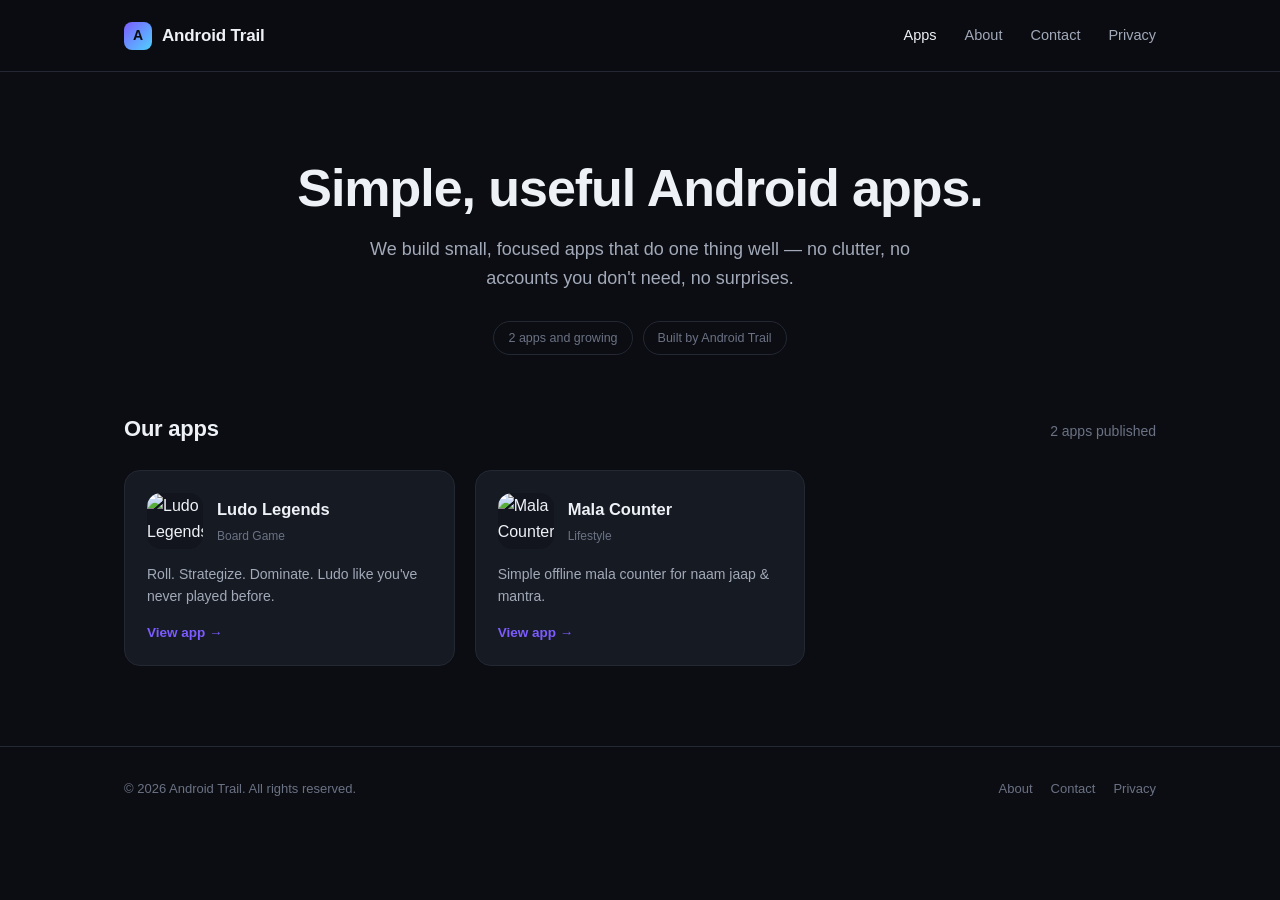
==== index.html @ 2252eb8e "Added files, initial commit" ====
<!DOCTYPE html>
<html lang="en">
<head>
<meta charset="UTF-8">
<meta name="viewport" content="width=device-width, initial-scale=1.0">
<title>Android Trail — Simple, useful Android apps</title>
<meta name="description" content="Android Trail builds simple, focused Android apps — including Ludo Legends and Mala Counter. Find descriptions, screenshots, and download links for every app.">
<link rel="icon" href="data:image/svg+xml,<svg xmlns=%22http://www.w3.org/2000/svg%22 viewBox=%220 0 100 100%22><rect width=%22100%22 height=%22100%22 rx=%2222%22 fill=%22%237c5cff%22/><text x=%2250%22 y=%2266%22 font-size=%2258%22 text-anchor=%22middle%22 fill=%22white%22 font-family=%22Arial%22 font-weight=%22bold%22>A</text></svg>">
<link rel="stylesheet" href="style.css">
</head>
<body>

<header class="nav">
  <div class="wrap">
    <a class="brand" href="index.html">
      <span class="mark">A</span>
      Android Trail
    </a>
    <nav class="nav-links">
      <a href="index.html" class="active">Apps</a>
      <a href="about.html">About</a>
      <a href="contact.html">Contact</a>
      <a href="privacy.html">Privacy</a>
    </nav>
  </div>
</header>

<section class="hero">
  <div class="wrap">
    <h1>Simple, useful Android apps.</h1>
    <p>We build small, focused apps that do one thing well — no clutter, no accounts you don't need, no surprises.</p>
    <div class="badges">
      <span class="badge" id="app-count-badge">Apps</span>
      <span class="badge">Built by Android Trail</span>
    </div>
  </div>
</section>

<main class="wrap">
  <div class="section-head">
    <h2>Our apps</h2>
    <p id="app-count-label"></p>
  </div>
  <div class="app-grid" id="app-grid"></div>
</main>

<footer class="footer">
  <div class="wrap">
    <span>&copy; <span id="year"></span> Android Trail. All rights reserved.</span>
    <nav>
      <a href="about.html">About</a>
      <a href="contact.html">Contact</a>
      <a href="privacy.html">Privacy</a>
    </nav>
  </div>
</footer>

<script src="apps-data.js"></script>
<script src="script.js"></script>
<script>
  document.getElementById('year').textContent = new Date().getFullYear();
  renderAppGrid(document.getElementById('app-grid'));
  const count = APPS.length;
  document.getElementById('app-count-badge').textContent = count + (count === 1 ? ' app' : ' apps') + ' and growing';
  document.getElementById('app-count-label').textContent = count + (count === 1 ? ' app' : ' apps') + ' published';
</script>
</body>
</html>
---- style.css ----
:root {
  --bg: #0b0d12;
  --bg-elevated: #12151d;
  --card: #161a23;
  --border: #232833;
  --text: #eef1f6;
  --text-dim: #a2a9b8;
  --text-faint: #6b7284;
  --accent: #7c5cff;
  --accent-soft: rgba(124, 92, 255, 0.15);
  --radius: 16px;
  --max-width: 1080px;
  --nav-height: 72px;
}

* { box-sizing: border-box; }

html { scroll-behavior: smooth; }

body {
  margin: 0;
  font-family: -apple-system, BlinkMacSystemFont, "Segoe UI", Roboto, Helvetica, Arial, sans-serif;
  background: var(--bg);
  color: var(--text);
  line-height: 1.6;
  -webkit-font-smoothing: antialiased;
}

img { max-width: 100%; display: block; }

a { color: inherit; text-decoration: none; }

.wrap {
  max-width: var(--max-width);
  margin: 0 auto;
  padding: 0 24px;
}

/* Nav */
.nav {
  position: sticky;
  top: 0;
  z-index: 50;
  height: var(--nav-height);
  display: flex;
  align-items: center;
  background: rgba(11, 13, 18, 0.85);
  backdrop-filter: blur(10px);
  border-bottom: 1px solid var(--border);
}

.nav .wrap {
  display: flex;
  align-items: center;
  justify-content: space-between;
  width: 100%;
}

.brand {
  display: flex;
  align-items: center;
  gap: 10px;
  font-weight: 700;
  font-size: 17px;
  letter-spacing: -0.01em;
}

.brand .mark {
  width: 28px;
  height: 28px;
  border-radius: 8px;
  background: linear-gradient(135deg, var(--accent), #4fd1ff);
  display: inline-flex;
  align-items: center;
  justify-content: center;
  font-size: 14px;
  font-weight: 800;
  color: #0b0d12;
}

.nav-links {
  display: flex;
  gap: 28px;
  font-size: 14.5px;
  color: var(--text-dim);
}

.nav-links a:hover { color: var(--text); }

.nav-links a.active { color: var(--text); }

.nav-toggle { display: none; }

/* Hero */
.hero {
  padding: 88px 0 56px;
  text-align: center;
}

.hero h1 {
  font-size: clamp(32px, 5vw, 52px);
  line-height: 1.1;
  letter-spacing: -0.02em;
  margin: 0 0 18px;
}

.hero p {
  color: var(--text-dim);
  font-size: 18px;
  max-width: 560px;
  margin: 0 auto 28px;
}

.hero .badges {
  display: flex;
  gap: 10px;
  justify-content: center;
  flex-wrap: wrap;
  margin-top: 8px;
}

.badge {
  font-size: 12.5px;
  color: var(--text-faint);
  border: 1px solid var(--border);
  border-radius: 100px;
  padding: 6px 14px;
}

/* Section headings */
.section-head {
  display: flex;
  align-items: baseline;
  justify-content: space-between;
  margin: 0 0 24px;
}

.section-head h2 {
  font-size: 22px;
  margin: 0;
  letter-spacing: -0.01em;
}

.section-head p {
  color: var(--text-faint);
  font-size: 14px;
  margin: 0;
}

/* App grid */
.app-grid {
  display: grid;
  grid-template-columns: repeat(auto-fill, minmax(260px, 1fr));
  gap: 20px;
  padding-bottom: 80px;
}

.app-card {
  background: var(--card);
  border: 1px solid var(--border);
  border-radius: var(--radius);
  padding: 22px;
  transition: border-color 0.15s ease, transform 0.15s ease;
  display: flex;
  flex-direction: column;
  gap: 14px;
}

.app-card:hover {
  border-color: #34394a;
  transform: translateY(-2px);
}

.app-card .top {
  display: flex;
  align-items: center;
  gap: 14px;
}

.app-icon {
  width: 56px;
  height: 56px;
  border-radius: 14px;
  object-fit: cover;
  flex-shrink: 0;
  background: var(--bg-elevated);
}

.app-card h3 {
  margin: 0 0 4px;
  font-size: 16.5px;
}

.app-card .cat {
  font-size: 12px;
  color: var(--text-faint);
}

.app-card .tagline {
  color: var(--text-dim);
  font-size: 14px;
  margin: 0;
  flex-grow: 1;
}

.app-card .cta {
  font-size: 13.5px;
  font-weight: 600;
  color: var(--accent);
  display: inline-flex;
  align-items: center;
  gap: 6px;
}

.empty-state {
  color: var(--text-faint);
  border: 1px dashed var(--border);
  border-radius: var(--radius);
  padding: 40px 20px;
  text-align: center;
  font-size: 14px;
}

/* Buttons */
.btn {
  display: inline-flex;
  align-items: center;
  gap: 8px;
  padding: 12px 20px;
  border-radius: 10px;
  font-size: 14.5px;
  font-weight: 600;
  border: 1px solid var(--border);
}

.btn-primary {
  background: var(--accent);
  color: #fff;
  border-color: transparent;
}

.btn-primary:hover { background: #6d4ef0; }

.btn-secondary {
  background: transparent;
  color: var(--text);
}

.btn-secondary:hover { border-color: #454b5c; }

/* App detail page */
.app-header {
  display: flex;
  gap: 22px;
  align-items: flex-start;
  padding: 48px 0 28px;
  flex-wrap: wrap;
}

.app-header .app-icon {
  width: 96px;
  height: 96px;
  border-radius: 22px;
}

.app-header .meta { flex: 1; min-width: 220px; }

.app-header h1 {
  margin: 0 0 6px;
  font-size: 28px;
  letter-spacing: -0.01em;
}

.app-header .cat {
  font-size: 13px;
  color: var(--text-faint);
  margin-bottom: 10px;
}

.app-header .tagline {
  color: var(--text-dim);
  font-size: 15.5px;
  margin: 0 0 16px;
}

.app-header .actions {
  display: flex;
  gap: 10px;
  flex-wrap: wrap;
}

.screens {
  display: flex;
  gap: 14px;
  overflow-x: auto;
  padding: 8px 0 28px;
  scrollbar-width: thin;
}

.screens img {
  height: 320px;
  width: auto;
  border-radius: 14px;
  border: 1px solid var(--border);
  flex-shrink: 0;
}

.about-app {
  padding: 8px 0 60px;
  max-width: 680px;
}

.about-app h2 {
  font-size: 18px;
  margin: 0 0 12px;
}

.about-app p {
  color: var(--text-dim);
  font-size: 15px;
}

.info-row {
  display: flex;
  gap: 32px;
  flex-wrap: wrap;
  padding: 24px 0 60px;
  border-top: 1px solid var(--border);
  margin-top: 8px;
}

.info-row .item .label {
  font-size: 12px;
  color: var(--text-faint);
  margin-bottom: 4px;
}

.info-row .item .value {
  font-size: 14.5px;
}

.info-row .item .value a { color: var(--accent); }

.back-link {
  display: inline-flex;
  align-items: center;
  gap: 6px;
  color: var(--text-faint);
  font-size: 13.5px;
  padding-top: 24px;
}

.back-link:hover { color: var(--text-dim); }

/* Generic content pages (about/contact) */
.page {
  padding: 64px 0 80px;
  max-width: 680px;
}

.page h1 {
  font-size: 32px;
  letter-spacing: -0.01em;
  margin: 0 0 20px;
}

.page p {
  color: var(--text-dim);
  font-size: 16px;
}

.page h2 {
  font-size: 19px;
  margin: 32px 0 12px;
}

.contact-card {
  background: var(--card);
  border: 1px solid var(--border);
  border-radius: var(--radius);
  padding: 24px;
  margin-top: 24px;
}

.contact-card .row {
  display: flex;
  justify-content: space-between;
  align-items: center;
  padding: 12px 0;
  border-bottom: 1px solid var(--border);
  font-size: 14.5px;
}

.contact-card .row:last-child { border-bottom: none; }

.contact-card .row .label { color: var(--text-faint); }

.contact-card .row a { color: var(--accent); font-weight: 600; }

.policy-list {
  list-style: none;
  padding: 0;
  margin: 24px 0 0;
  display: flex;
  flex-direction: column;
  gap: 10px;
}

.policy-list li {
  background: var(--card);
  border: 1px solid var(--border);
  border-radius: 12px;
  padding: 16px 20px;
  display: flex;
  align-items: center;
  justify-content: space-between;
  font-size: 14.5px;
}

.policy-list a.link { color: var(--accent); font-weight: 600; }

/* Footer */
.footer {
  border-top: 1px solid var(--border);
  padding: 32px 0;
  color: var(--text-faint);
  font-size: 13px;
}

.footer .wrap {
  display: flex;
  align-items: center;
  justify-content: space-between;
  flex-wrap: wrap;
  gap: 12px;
}

.footer nav {
  display: flex;
  gap: 18px;
}

.footer a:hover { color: var(--text-dim); }

@media (max-width: 640px) {
  .nav-links { display: none; }
  .hero { padding: 56px 0 40px; }
  .app-header { padding-top: 32px; }
  .footer .wrap { flex-direction: column; align-items: flex-start; }
}
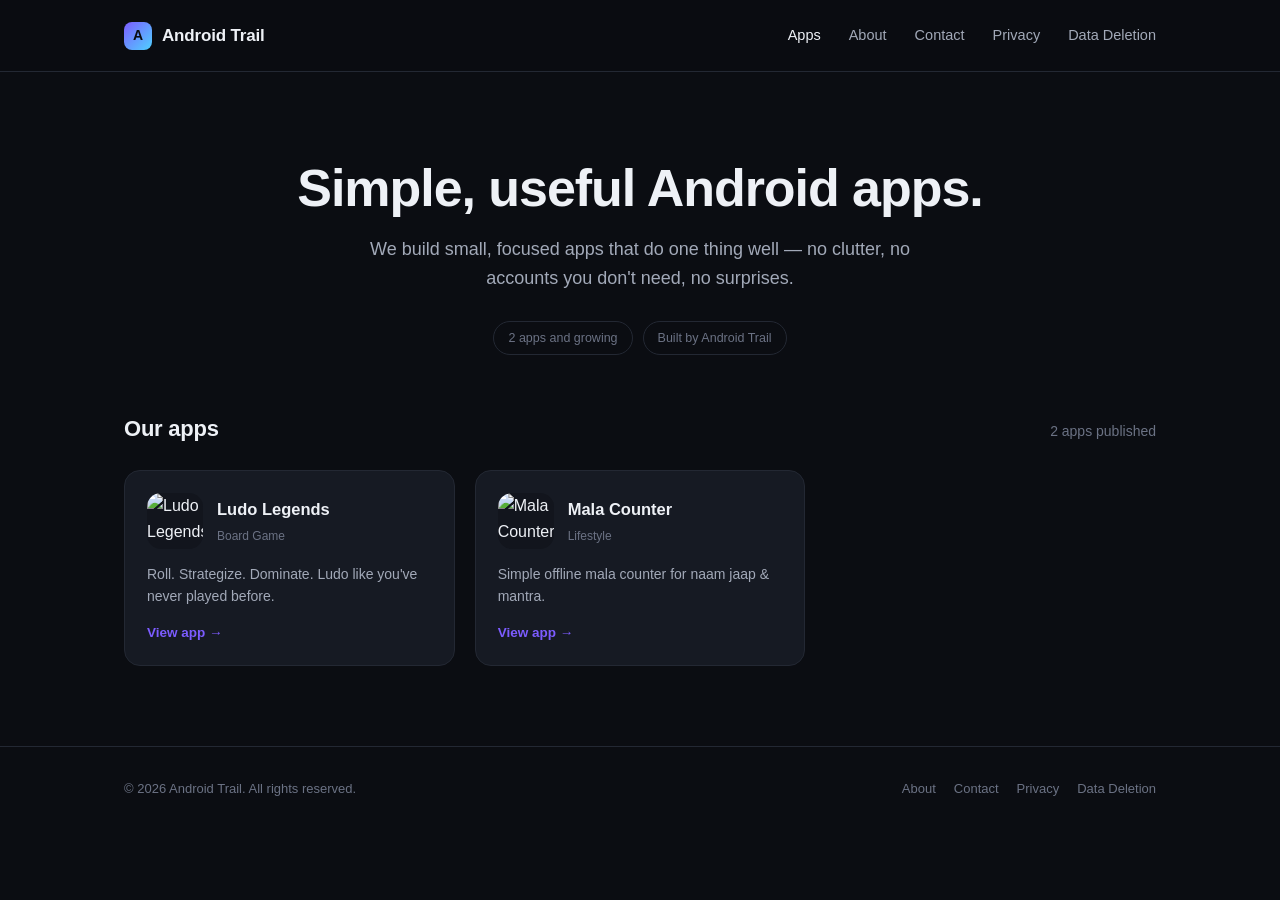
==== commit fec641fe: "Data deletion changes" ====
--- a/index.html
+++ b/index.html
@@ -21,6 +21,7 @@
       <a href="about.html">About</a>
       <a href="contact.html">Contact</a>
       <a href="privacy.html">Privacy</a>
+      <a href="data-deletion.html">Data Deletion</a>
     </nav>
   </div>
 </header>
@@ -51,6 +52,7 @@
       <a href="about.html">About</a>
       <a href="contact.html">Contact</a>
       <a href="privacy.html">Privacy</a>
+      <a href="data-deletion.html">Data Deletion</a>
     </nav>
   </div>
 </footer>
--- a/style.css
+++ b/style.css
@@ -419,6 +419,76 @@
 
 .policy-list a.link { color: var(--accent); font-weight: 600; }
 
+/* Forms (data deletion request, etc.) */
+.form-card {
+  background: var(--card);
+  border: 1px solid var(--border);
+  border-radius: var(--radius);
+  padding: 28px;
+  margin-top: 24px;
+  max-width: 460px;
+}
+
+.form-field { margin-bottom: 18px; }
+
+.form-field label {
+  display: block;
+  font-size: 13.5px;
+  color: var(--text-dim);
+  margin-bottom: 6px;
+}
+
+.form-field input,
+.form-field select {
+  width: 100%;
+  background: var(--bg-elevated);
+  border: 1px solid var(--border);
+  border-radius: 10px;
+  padding: 11px 14px;
+  color: var(--text);
+  font-size: 14.5px;
+  font-family: inherit;
+}
+
+.form-field input:focus,
+.form-field select:focus {
+  outline: none;
+  border-color: var(--accent);
+}
+
+.form-note {
+  font-size: 12.5px;
+  color: var(--text-faint);
+  margin-top: 14px;
+}
+
+.status-success,
+.status-error {
+  border-radius: var(--radius);
+  padding: 24px;
+  margin-top: 24px;
+  max-width: 460px;
+  font-size: 14.5px;
+}
+
+.status-success {
+  background: rgba(80, 200, 140, 0.08);
+  border: 1px solid rgba(80, 200, 140, 0.35);
+}
+
+.status-success h3 {
+  margin: 0 0 8px;
+  color: #6fe3a8;
+  font-size: 16px;
+}
+
+.status-success p, .status-error p { color: var(--text-dim); margin: 0; }
+
+.status-error {
+  background: rgba(255, 100, 100, 0.08);
+  border: 1px solid rgba(255, 100, 100, 0.35);
+}
+
 /* Footer */
 .footer {
   border-top: 1px solid var(--border);
